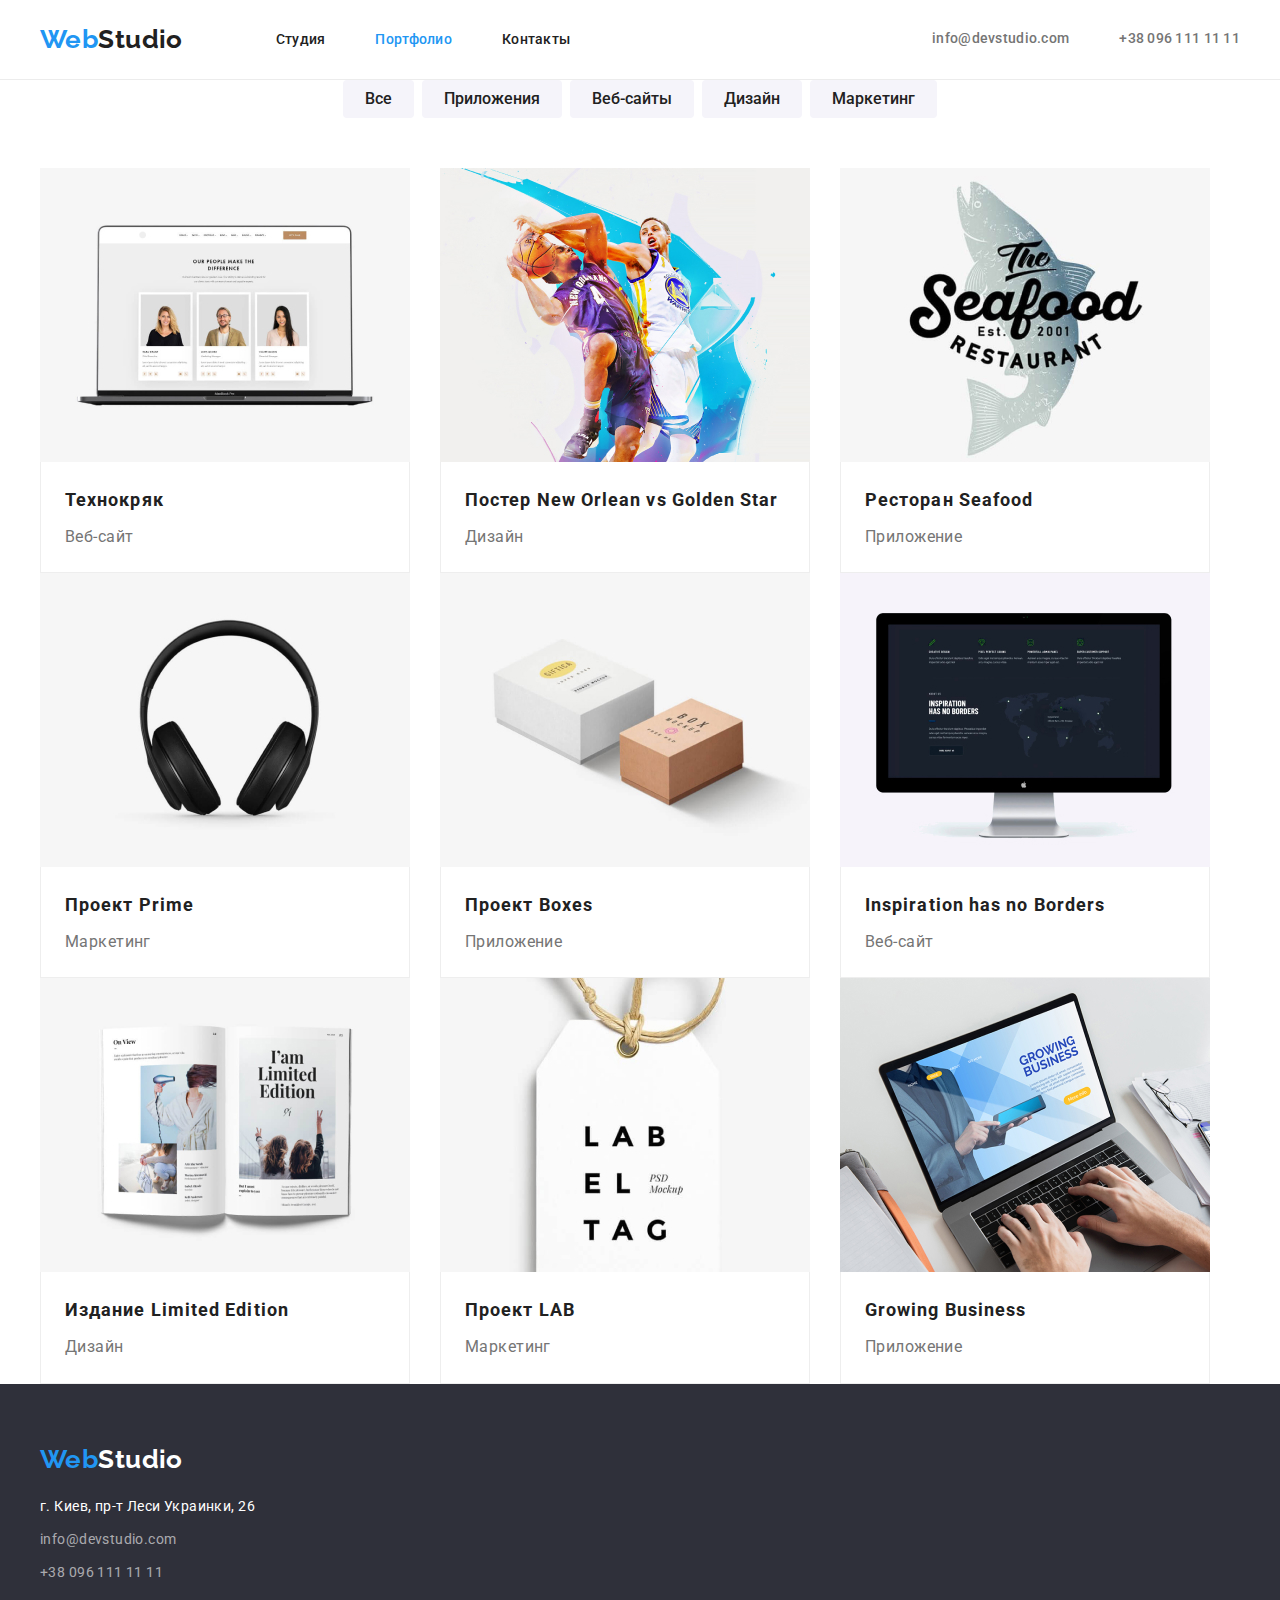
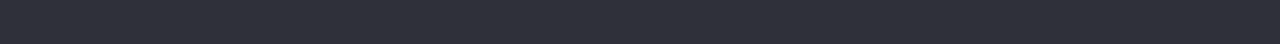
==== portfolio.html @ 4439cd5a "пересоздан репозиторий" ====
<!DOCTYPE html>
<html lang="ru">
<head>
    <meta charset="UTF-8">
    <meta name="viewport" content="width=device-width, initial-scale=1.0">
    <title>Портфолио</title>
    <link href="https://fonts.googleapis.com/css2?family=Raleway:wght@700&family=Roboto:wght@400;500;700;900&display=swap" rel="stylesheet">

    <link rel="stylesheet" href="https://cdnjs.cloudflare.com/ajax/libs/modern-normalize/1.0.0/modern-normalize.min.css">
    <link rel="stylesheet" href="./css/styles.css">
    <link rel="stylesheet" href="./css/svg.css">
</head>
<body>

  <!-- =======Хедер=========== -->
  <header class="header">
    <div class="nav container">  
      <nav class="site-nav">
        <a href="./index.html" lang="en" class="logo"><span class="accent">Web</span>Studio </a>
        <ul class="site-nav list">
          <li class="nav-item"><a href="./index.html" class="link">Студия</a></li>
          <li class="nav-item"><a href="./portfolio.html" class="link current">Портфолио</a></li>
          <li class="nav-item"><a href="#" class="link">Контакты</a></li>
        </ul>
      </nav>
        <ul class="contacts list">
          <li class="contacts-item"> <a href="mailto:info@devstudio.com" class="header-adress link">info@devstudio.com </a>
          </li>
          <li class="contacts-item"> <a href="tel:+380961111111" class="header-adress link">+38 096 111 11 11 </a>
          </li>
        </ul>
    </div>    
  </header>

   <main>
   <!--======== фильтры ==========-->
    <section class="portfolio">
      <div class="container">
          <!-- <h1>Портфолио</h1> -->
          <ul class="filter list">
            <li><button type="button" class="button">Все</button></li>
            <li><button type="button" class="button">Приложения</button></li>
            <li><button type="button" class="button">Веб-сайты</button></li>
            <li><button type="button" class="button">Дизайн</button></li>
            <li><button type="button" class="button">Маркетинг</button></li>
          </ul>
    <!--=======проекты============  -->
          <ul class="projects list">
            <li class="projects-item">
              <a href="#" class="project-link">
                <img src="./images/project1.jpg" alt="макбук про с открытой веб-страницей" width="370" height="294" class="project-img">
                <div class="projects-text">
                  <h2 class="title">Технокряк</h2>
                  <p class="text">Веб-сайт</p>
              </div>
              </a>
            </li>
            <li class="projects-item">
              <a href="#" class="project-link">
                <img src="./images/project2.jpg" alt="два баскетболиста в прыжке борятся за мяч" width="370" height="294" class="project-img">
                <div class="projects-text">
                  <h2 class="title">Постер <span lang="en">New Orlean vs Golden Star</span></h2>
                  <p class="text">Дизайн</p>
                </div>
              </a>
            </li>
            <li class="projects-item">
              <a href="#" class="project-link">
                <img src="./images/project3.jpg" alt="логотип ресторана морской еды" width="370" height="294" class="project-img">
                <div class="projects-text">
                  <h2 class="title">Ресторан <span lang="en">Seafood</span></h2>
                  <p class="text">Приложение</p>
                </div>
              </a>
            </li>
            <li class="projects-item">
              <a href="#" class="project-link">
                <img src="./images/project4.jpg" alt="наушники" width="370" height="294" class="project-img">
                <div class="projects-text">
                  <h2 class="title">Проект <span lang="en">Prime</span></h2>
                  <p class="text">Маркетинг</p>
                </div>
              </a>
            </li>
            <li class="projects-item">
              <a href="#" class="project-link">
                <img src="./images/project5.jpg" alt="две коробки белая и розовая" width="370" height="294" class="project-img">
                <div class="projects-text">
                  <h2 class="title">Проект <span lang="en">Boxes</span></h2>
                  <p class="text">Приложение</p>
                </div class="projects-text">
              </a> 
            </li>
            <li class="projects-item"> 
              <a href="#" class="project-link">
                <img src="./images/project6.jpg" alt="монитор с открытым сайтом" width="370" height="294" class="project-img">
                <div class="projects-text">
                  <h2 lang="en" class="title">Inspiration has no Borders</h2>
                  <p class="text">Веб-сайт</p>
                </div>
              </a>
            </li>
            <li class="projects-item">
              <a href="#" class="project-link">
                <img src="./images/project7.jpg" alt="открытый журнал" width="370" height="294" class="project-img">
                <div class="projects-text">
                  <h2 class="title">Издание <span lang="en">Limited Edition</span></h2>
                  <p class="text">Дизайн</p>
                </div>
              </a>
            </li>
            <li class="projects-item">
              <a href="#" class="project-link">
                <img src="./images/project8.jpg" alt="ярлык с надписью" width="370" height="294" class="project-img">
                <div class="projects-text">
                  <h2 class="title">Проект <span lang="en">LAB</span></h2>
                  <p class="text">Маркетинг</p>
                </div>
              </a>
            </li>
            <li class="projects-item">
              <a href="#" class="project-link">
                <img src="./images/project9.jpg" alt="мужские руки на клавиатуре ноутбука" class="project-img">
                <div class="projects-text">
                  <h2 lang="en" class="title">Growing Business</h2>
                  <p class="text">Приложение</p>
                </div>
              </a>
            </li>
          </ul>
        </div>
      </div>
    </section>
  </main>

  <!-- ========футер============ -->
  <footer class="footer">
    <div class="container">
      <a href="./index.html" lang="en" class="logo footer-logo"><span class="accent">Web</span>Studio</a>
      <address class="address">
          <ul class="address-list list">
            <li class="address-item">г. Киев, пр-т Леси Украинки, 26</li>
            <li class="address-item"><a href="mailto:info@devstudio.com" class="link">info@devstudio.com</a></li>
            <li class="address-item"><a href="tel:+380961111111" class="link">+38 096 111 11 11 </a>
        </ul>
      </address>
    </div>
  </footer>  
          
</body>
</html>
---- css/styles.css ----
/* основные цвета */
/* основной цвет текста #212121; */
/* вторичный цвет текста #757575; */
/* акцент цвет  #2196f3; */
/* белый #ffffff */

/* цвет фона  #E5E5E5; */
/* цвет фона хедера #FFFFFF; */
/* цвет фона футера #2F303A; */

        /*цвет почта и телефон в футере  */
/* rgba(255, 255, 255, 0.6); */
/* цвет фона кнопки #F5F4FA */

:root{
        --primary-text-color:#757575;
        --title-text-color:#212121;
        --accent-color:#2196f3;
        --accent-white-color: #ffffff;
        --primary-bg-color: #ffffff;
        --team-bg-color:  #F5F4FA;
        --footer-bg-color: #2F303A;
        --button-color: #F5F4FA;
        --primary-font: Roboto, sans-serif;
        --secondary-font: Raleway, sans-serif;
}
*,
*::before,
*::after{
        margin: 0;
        padding: 0;
}

body {
        background-color: var(--primary-bg-color); 
        color: var(--primary-text-color);

        font-family: var(--primary-font);
        letter-spacing: 0.03em;
        font-size: 14px;
  }

.list{
        list-style: none;
        margin: 0px;
        padding: 0px;
}
.button {
        display: inline-block;
        border: 0px;
        border-radius: 4px;
        text-align: center;
}
.container {
        width: 1200px;
        /* outline: 2px solid red; */
        padding: 0 15px;
        margin: 0 auto;
        }
.section {
        padding-top: 94px;
        padding-bottom: 94px;
}

/*  =================Хедер===================== */
.logo{
        color: var(--title-text-color);  
        text-decoration: none;

        font-family: var(--secondary-font);
        font-weight: 700;
        font-size: 26px;
        line-height: 1.19;

        margin-right: 93px;
        
}

.logo .accent{
        color: var(--accent-color);
}

/* ===============навигация сайта==================  */
.nav.container {
        display: flex;
        justify-content: space-between;
        padding-top: 24px;
        padding-bottom: 24px;
}
.header {
        border-bottom: 1px solid #ECECEC;
}
.site-nav{
        display: flex;
        justify-content: space-between;
        align-items: center;
}
/* .site-nav.list{
        margin-top: 32px;
        margin-bottom: 32px;
} */
.contacts.list:last-child {
        margin-left: 50px;
}

.site-nav .link {
        color: var(--title-text-color);
}

.contacts.list {
        display: flex;
        align-items: center;
}        

.contacts .link{
        color: var(--primary-text-color);
}


.link:hover,
.link:focus {
        color: var(--accent-color);
}
.site-nav li+li {
        margin-left: 50px;
} 
.link {
        text-decoration: none;
        font-weight: 500;
        font-size: 14px;
        line-height: 1.14;
        letter-spacing: 0.02em;
}
.site-nav .link.current{
        color: var(--accent-color);
}
.header-adress {
        display: block;
}

/* /* .contacts-item {
        margin-top: 32px;
        margin-bottom: 32px;} */
.contacts li+li {
        margin-left: 50px;
}

/* =========================Герой =================*/
.hero {
        background-color: var(--footer-bg-color);
        margin: 0 auto;
        padding-top: 200px;
        padding-bottom: 200px;

        max-width: 1600px;
        background-image: linear-gradient(
                rgba(47, 48, 58, 0.4),
                rgba(47, 48, 58, 0.4)),        
        url(../images/background.jpg);
}
.hero-wrapper {

        display: flex;
        justify-content: center;
        flex-direction: column;
        align-items: center;
        
}
.hero-title {
        color: var(--accent-white-color);

        font-weight: 900;
        font-size: 44px;
        line-height: 1.36;
        letter-spacing: 0.06em;
        text-align: center;     
        text-transform: uppercase;

        width: 698px;
        margin-bottom: 30px;
}
.hero .button{
        color: var(--accent-white-color);
        background-color: var(--accent-color);

        font-family: inherit;
        text-decoration: none;
        letter-spacing: 0.06em;
        font-size: 16px;
        line-height: 1.875;

        padding: 10px 32px;
}
/* =====================секции================ */
/* .features,
.activities,
.employees{
        list-style: none;
} */
.features.section{
        padding-bottom: 0px;
}
.section-title{
        color: var(--title-text-color);

        font-weight: 700;
        font-size: 36px;
        line-height: 1.17;
        text-align: center;

        margin-top: 0px;
        margin-bottom: 50px;
        
}

/* =================Преимущества =================*/

.features .section-title{
        margin: 0;
}
.features-list .title{
        color: var(--title-text-color);

        font-weight: 700;
        font-size: 14px;
        line-height: 1.14;
        text-transform: uppercase;

        margin-top: 0px;
        margin-bottom: 10px;
}
.text {
        line-height: 1.71;
        margin: 0px;
}
/* .features {
        padding-top: 94px;
        padding-bottom: 94px; 
} */
.features-list{
        display: flex;
        justify-content: center;
}
.features-list li+li{
        margin-left: 30px;
}
.features-list li{
        max-width: 270px;
}
/* ====================чем мы занимаемся=============== */

.activities {
        padding-bottom: 94px;
}
.activities-list {
        display: flex;
}
.activities-list li+li {
margin-left: 30px;
}

/* ========================Команда==================== */

.team {
background-color: var(--team-bg-color);
/* padding-top: 94px;
padding-bottom: 94px;
*/
}

.team .employer-card {
        background-color: var(--primary-bg-color);
        border-radius: 0px 0px 4px 4px;

        padding-bottom: 30px;
        
}

.employer-photo {
        margin-bottom: 30px;

}

.employees .title{
        color: var(--title-text-color);

        font-weight: 500;
        font-size: 16px;
        line-height: 1.19;
        text-align: center;

        margin-top: 0px;
        margin-bottom: 10px;
}

.position {
        font-size: 16px;
        line-height: 1.19;
        margin-bottom: 16px;
        text-align: center;
}
.employees.list{
        display: flex;
}
.employees.list>li+li{
        margin-left: 30px;
}

/* =======================футер======================= */
.footer{
        background-color: var(--footer-bg-color);
        padding-bottom: 60px;
        padding-top: 60px;
}

.footer-logo {
        color: var(--accent-white-color);
        text-decoration: none;

        display: block;
        margin-bottom: 20px;
}
.footer-logo .accent {
        color: var(--accent-color)
}
.address-list {
        color: var(--accent-white-color);
        list-style: none;

        font-style: normal;
        font-size: 14px;
        line-height: 1.71;
        display: block;
}
.address .link {
color: rgba(255, 255, 255, 0.6);
text-decoration: none;

font-weight: 400;
font-size: 14px;
line-height: 1.71;
letter-spacing: 0.03em;
}

.address-list li+li {
        margin-top: 9px;
}

/* =============================Портфолио========================== */

/* =============================фильтры====================== */
/* .portfolio {
        padding-top: 94px;
        padding-bottom: 94px;
} */

.filter {
        margin-bottom: 50px;
        display: flex;
        justify-content: center;
}
.filter li+li{
        margin-left: 8px;
}

.filter .button {
        color: var(--title-text-color);
        background-color: var(--button-color);

        font-family: inherit;
        font-weight: 500;
        font-size: 16px;
        line-height: 1.6;

        padding: 6px 22px;
}

.filter .button:hover, 
.filter .button:focus{
        color:var(--accent-white-color) ;
        background-color: var(--accent-color);
}

/* ===================проэкты=========================== */

.projects {
        display: flex;
        flex-wrap: wrap;
}


.projects .project-link {
        text-decoration: none;
        color: var(--primary-text-color);
        display: block;
}
.project-img{
        display: block;
}

.projects .title {
        color: var(--title-text-color);

        font-weight: 700;
        font-size: 18px;
        line-height: 2;
        letter-spacing: 0.06em;
        
        margin-top: 0px;
        margin-bottom: 4px;
}

.projects .text{
        font-size: 16px;
        line-height: 1.9;

        /* margin-bottom: 20px; */
        
}

.projects-item {
background-color: var(--primary-bg-color);
max-width: 370px;
/* padding-bottom: 20px; */


display: flex;
justify-content: center;

}
.projects-text {
        padding: 20px 24px;
       
        border-right: 1px solid #EEEEEE;
        border-bottom: 1px solid #EEEEEE;
        border-left: 1px solid #EEEEEE;
}
.projects-item:not(:nth-child(3n)) {
        margin-right: 30px;
}
.projects-item:nth-last-child(-n + 3) {
        margin-bottom: 0px;
}
---- css/svg.css ----
*,
*::before,
*::after {
  margin: 0;
  padding: 0;
  box-sizing: inherit;
}


/* ===========хедер======= */
.mail-icon {
    width: 16px;
    height: 12px;
}




/* =================Преимущества====================== */

.features-item::before{
  content: "";
  display: block;

  width: 270px;
  height: 120px;
  
  margin-bottom: 30px;
  background-size: 70px 70px;
  background-position: center;
  background-repeat: no-repeat;
  background-color: #f5f4fa;
  border-radius: 4px;
   
}

.antenna::before{
    
  background-image: url(../images/icons/antenna.svg);
}

.astronaut::before{
  background-image: url(../images/icons/astronaut.svg);
}
.clock::before{
  background-image: url(../images/icons/clock.svg);
}
.diagram::before{
  background-image: url(../images/icons/diagram.svg);
}

/* ======================Наша команда=========================== */
.socials{
  display: flex;
  justify-content: center;
}
.social-item:not(:last-child) {
  margin-right: 10px;
}

.social-link {
  justify-content: center;
  align-items: center;
  display: flex;

  width: 44px;
  height: 44px;
  border-radius: 50%;

background-size: cover;
  background-color: var(--primary-bg-color)

}
.social-icon {
  width: 20px;
  height: 20px;
  /* fill: #afb1b8; */
}
.social-link:hover {
  background-color: var(--accent-color);
}

.social-link:hover .social-icon{
  --color4: #ffffff;
}

/* ===============================Клиенты===================== */


.clients-list {
display: flex;
align-items: center;
justify-content: space-between;
}

.clients-item {
  display: flex;
  justify-content: center;
  align-items: center;
  }
.clients-iteam:not(:last-child){
  margin-right: 30px;
}


.clients-link{
    display: flex;
    width: 170px;
    height: 90px;
    text-decoration: none;
    justify-content: center;
    align-items: center;
    border: 1px solid #AFB1B8;
    border-radius: 4px;
    fill: #AFB1B8; 
}
.clients-icon{
  /* display: block; */
}
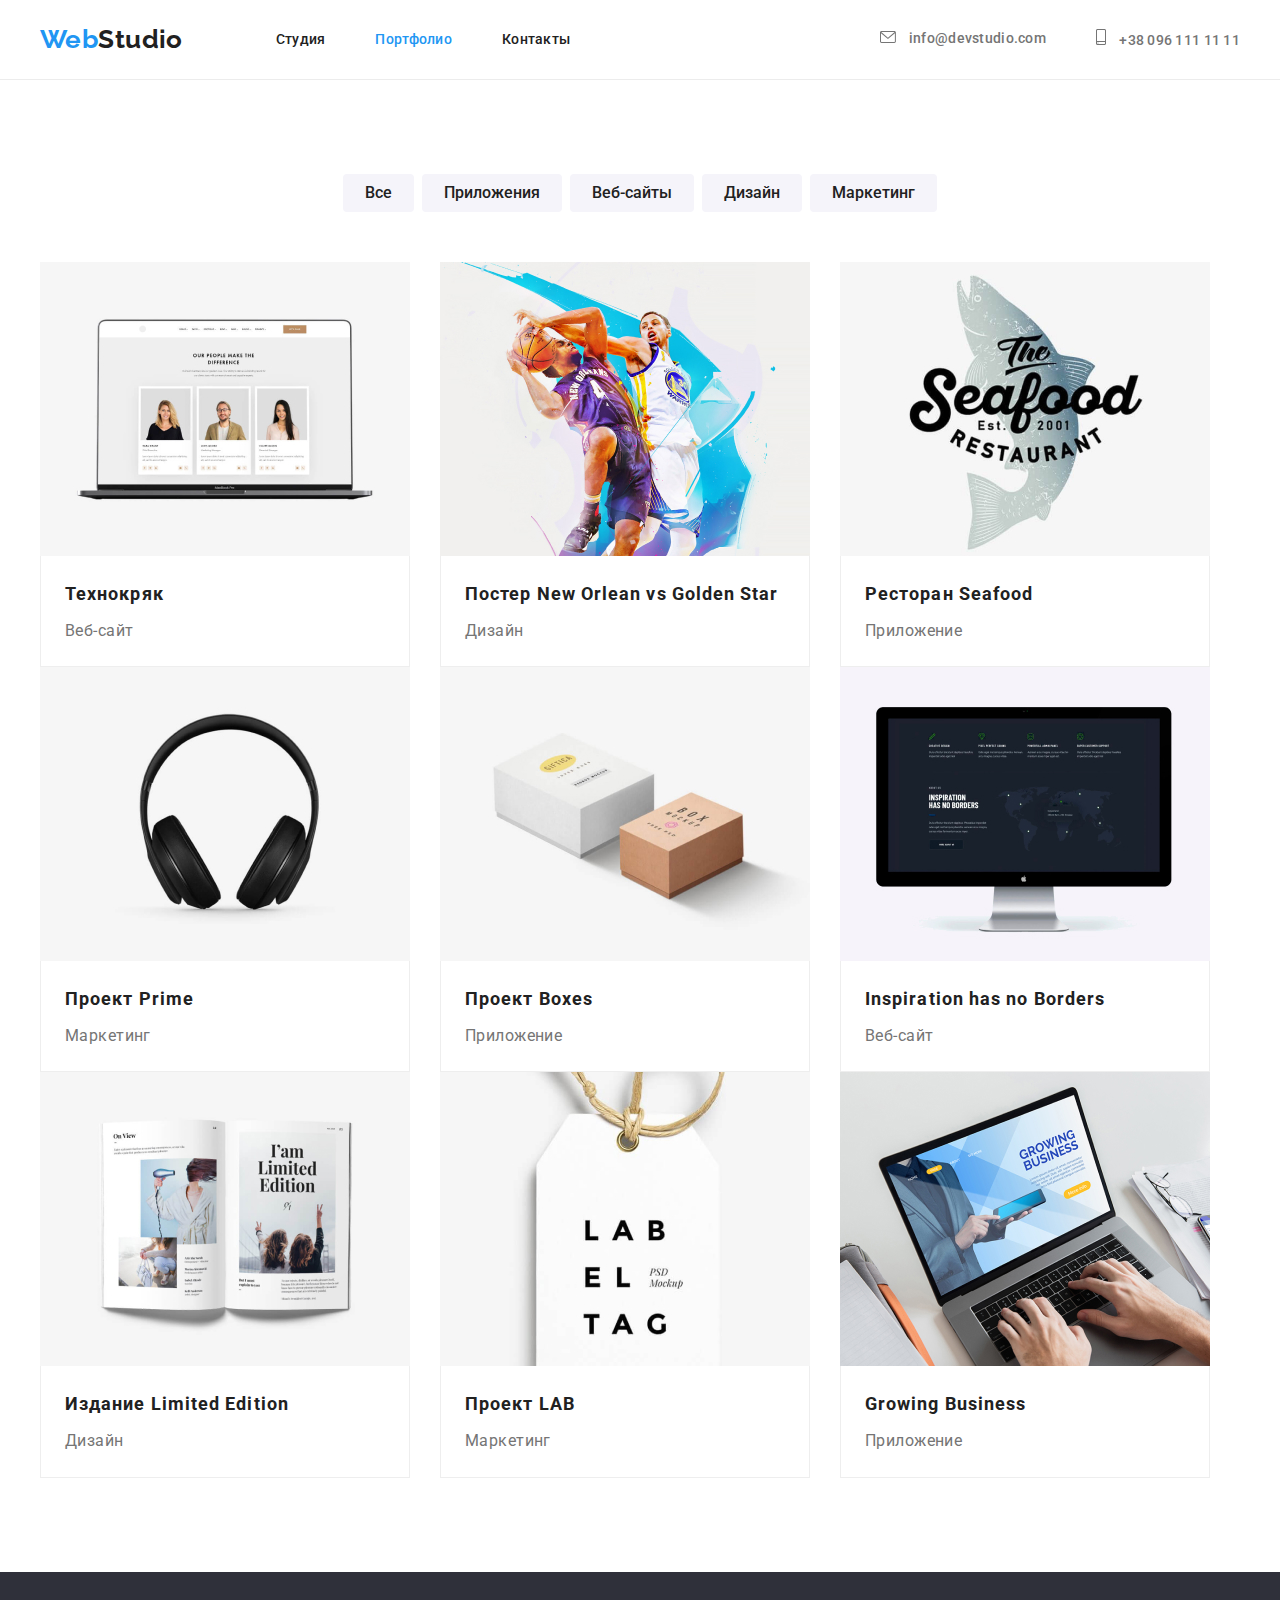
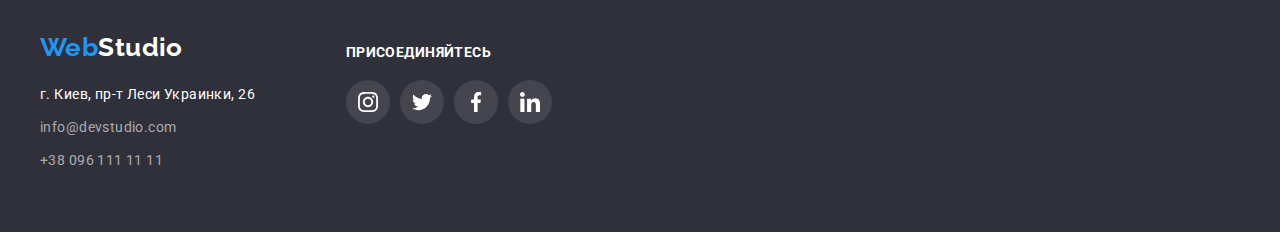
==== commit f1893330: "Изменения" ====
--- a/portfolio.html
+++ b/portfolio.html
@@ -18,23 +18,35 @@
       <nav class="site-nav">
         <a href="./index.html" lang="en" class="logo"><span class="accent">Web</span>Studio </a>
         <ul class="site-nav list">
-          <li class="nav-item"><a href="./index.html" class="link">Студия</a></li>
-          <li class="nav-item"><a href="./portfolio.html" class="link current">Портфолио</a></li>
-          <li class="nav-item"><a href="#" class="link">Контакты</a></li>
+          <li class="nav-item">
+            <a href="./index.html" class="link">Студия</a></li>
+          <li class="nav-item">
+            <a href="./portfolio.html" class="link current">Портфолио</a></li>
+          <li class="nav-item">
+            <a href="#" class="link">Контакты</a></li>
         </ul>
       </nav>
         <ul class="contacts list">
-          <li class="contacts-item"> <a href="mailto:info@devstudio.com" class="header-adress link">info@devstudio.com </a>
+          <li class="contacts-item">
+            <a href="mailto:info@devstudio.com" class="header-adress link">
+              <svg class="mail-icon header-contacts-icon">
+                <use href="../images/icons/sprite.svg#envelope"></use>
+              </svg> 
+              info@devstudio.com </a>
           </li>
-          <li class="contacts-item"> <a href="tel:+380961111111" class="header-adress link">+38 096 111 11 11 </a>
+          <li class="contacts-item">
+            <a href="tel:+380961111111" class="header-adress link">
+              <svg class="tel-icon header-contacts-icon">
+                <use href="../images/icons/sprite.svg#smartphone"></use>
+              </svg>
+             +38 096 111 11 11 </a>
           </li>
         </ul>
     </div>    
   </header>
-
    <main>
    <!--======== фильтры ==========-->
-    <section class="portfolio">
+    <section class="portfolio section">
       <div class="container">
           <!-- <h1>Портфолио</h1> -->
           <ul class="filter list">
@@ -136,16 +148,50 @@
   <!-- ========футер============ -->
   <footer class="footer">
     <div class="container">
-      <a href="./index.html" lang="en" class="logo footer-logo"><span class="accent">Web</span>Studio</a>
-      <address class="address">
-          <ul class="address-list list">
-            <li class="address-item">г. Киев, пр-т Леси Украинки, 26</li>
-            <li class="address-item"><a href="mailto:info@devstudio.com" class="link">info@devstudio.com</a></li>
-            <li class="address-item"><a href="tel:+380961111111" class="link">+38 096 111 11 11 </a>
-        </ul>
-      </address>
+          <div class="footer-adress">
+            <a href="./index.html" lang="en" class="logo footer-logo"><span class="accent">Web</span>Studio</a>
+            <address class="address">
+                <ul class="address-list list">
+                <li class="address-item">г. Киев, пр-т Леси Украинки, 26</li>
+                  <li class="address-item"><a href="mailto:info@devstudio.com" class="link">info@devstudio.com</a></li>
+                  <li class="address-item"><a href="tel:+380961111111" class="link">+38 096 111 11 11 </a>
+              </ul>
+            </address>
+          </div>
+        <div class="socials-footer">
+          <h3 class="socials-title">Присоединяйтесь</h3>
+          <ul class="socials list">
+            <li class="social-item">
+              <a href="" class="social-link link">
+                <svg class="social-icon">
+                  <use href="./images/icons/sprite.svg#instagram"></use>
+                </svg>
+              </a>
+            </li>
+            <li class="social-item">
+              <a href="" class="social-link link">
+                <svg class="social-icon">
+                  <use href="./images/icons/sprite.svg#twitter"></use>
+                </svg>
+              </a>
+            </li>
+            <li class="social-item">
+              <a href="" class="social-link link">
+                <svg class="social-icon">
+                  <use href="./images/icons/sprite.svg#facebook"></use>
+                </svg>
+              </a>
+            </li>
+            <li class="social-item">
+              <a href="" class="social-link link">
+                <svg class="social-icon">
+                  <use href="./images/icons/sprite.svg#linkedin"></use>
+                </svg>
+              </a>
+            </li>
+          </ul>
+        </div>
     </div>
-  </footer>  
-          
+  </footer>           
 </body>
 </html>--- a/css/styles.css
+++ b/css/styles.css
@@ -50,6 +50,8 @@
         border: 0px;
         border-radius: 4px;
         text-align: center;
+        cursor: pointer;
+
 }
 .container {
         width: 1200px;
@@ -157,6 +159,7 @@
                 rgba(47, 48, 58, 0.4),
                 rgba(47, 48, 58, 0.4)),        
         url(../images/background.jpg);
+        background-size: cover;
 }
 .hero-wrapper {
 
@@ -307,11 +310,17 @@
 }
 
 /* =======================футер======================= */
+.footer .container {
+        display: flex;
+}
 .footer{
         background-color: var(--footer-bg-color);
         padding-bottom: 60px;
         padding-top: 60px;
 }
+.footer-adress {
+        margin-right: 70px;
+}
 
 .footer-logo {
         color: var(--accent-white-color);
@@ -344,6 +353,23 @@
 
 .address-list li+li {
         margin-top: 9px;
+}
+.socials-footer{
+        margin-top: 12px;
+}
+.socials-title {
+        margin-bottom: 20px;
+        font-weight: bold;
+        font-size: 14px;
+        line-height: 1.143;
+        letter-spacing: 0.03em;
+        text-transform: uppercase;
+        color: #ffffff;
+}
+.socials-footer .social-link{
+        --color4: #ffffff;      
+        background-color: rgba(255, 255, 255, 0.1);
+
 }
 
 /* =============================Портфолио========================== */
@@ -423,10 +449,12 @@
 max-width: 370px;
 /* padding-bottom: 20px; */
 
-
 display: flex;
 justify-content: center;
 
+}
+.projects-item:hover {
+        box-shadow: 0px 1px 1px rgba(0, 0, 0, 0.12), 0px 4px 4px rgba(0, 0, 0, 0.06), 1px 4px 6px rgba(0, 0, 0, 0.16);
 }
 .projects-text {
         padding: 20px 24px;
--- a/css/svg.css
+++ b/css/svg.css
@@ -8,11 +8,20 @@
 
 
 /* ===========хедер======= */
+.header-contacts-icon {
+  margin-right: 10px;
+}
+.header-adress:hover .header-contacts-icon {
+  --color3: #2196f3;
+}
 .mail-icon {
     width: 16px;
     height: 12px;
 }
-
+ .tel-icon{
+   width: 10px;
+   height: 16px;
+ }
 
 
 
@@ -107,13 +116,21 @@
     display: flex;
     width: 170px;
     height: 90px;
-    text-decoration: none;
+
     justify-content: center;
     align-items: center;
-    border: 1px solid #AFB1B8;
+    border: 1px solid;
+    border-color: #AFB1B8;
     border-radius: 4px;
     fill: #AFB1B8; 
 }
-.clients-icon{
-  /* display: block; */
-}+.clients-link:hover {
+border-color: var(--accent-color);
+}
+/* .clients-icon{
+   display: block;
+ } */
+ .clients-link:hover .clients-icon{
+   --color4: #2196f3;
+   box-shadow:  drop-shadow(0px 4px 4px 0px rgba(0, 0, 0, 0.25)), drop-shadow(0px 4px 4px 0px rgba(0, 0, 0, 0.25));
+ }
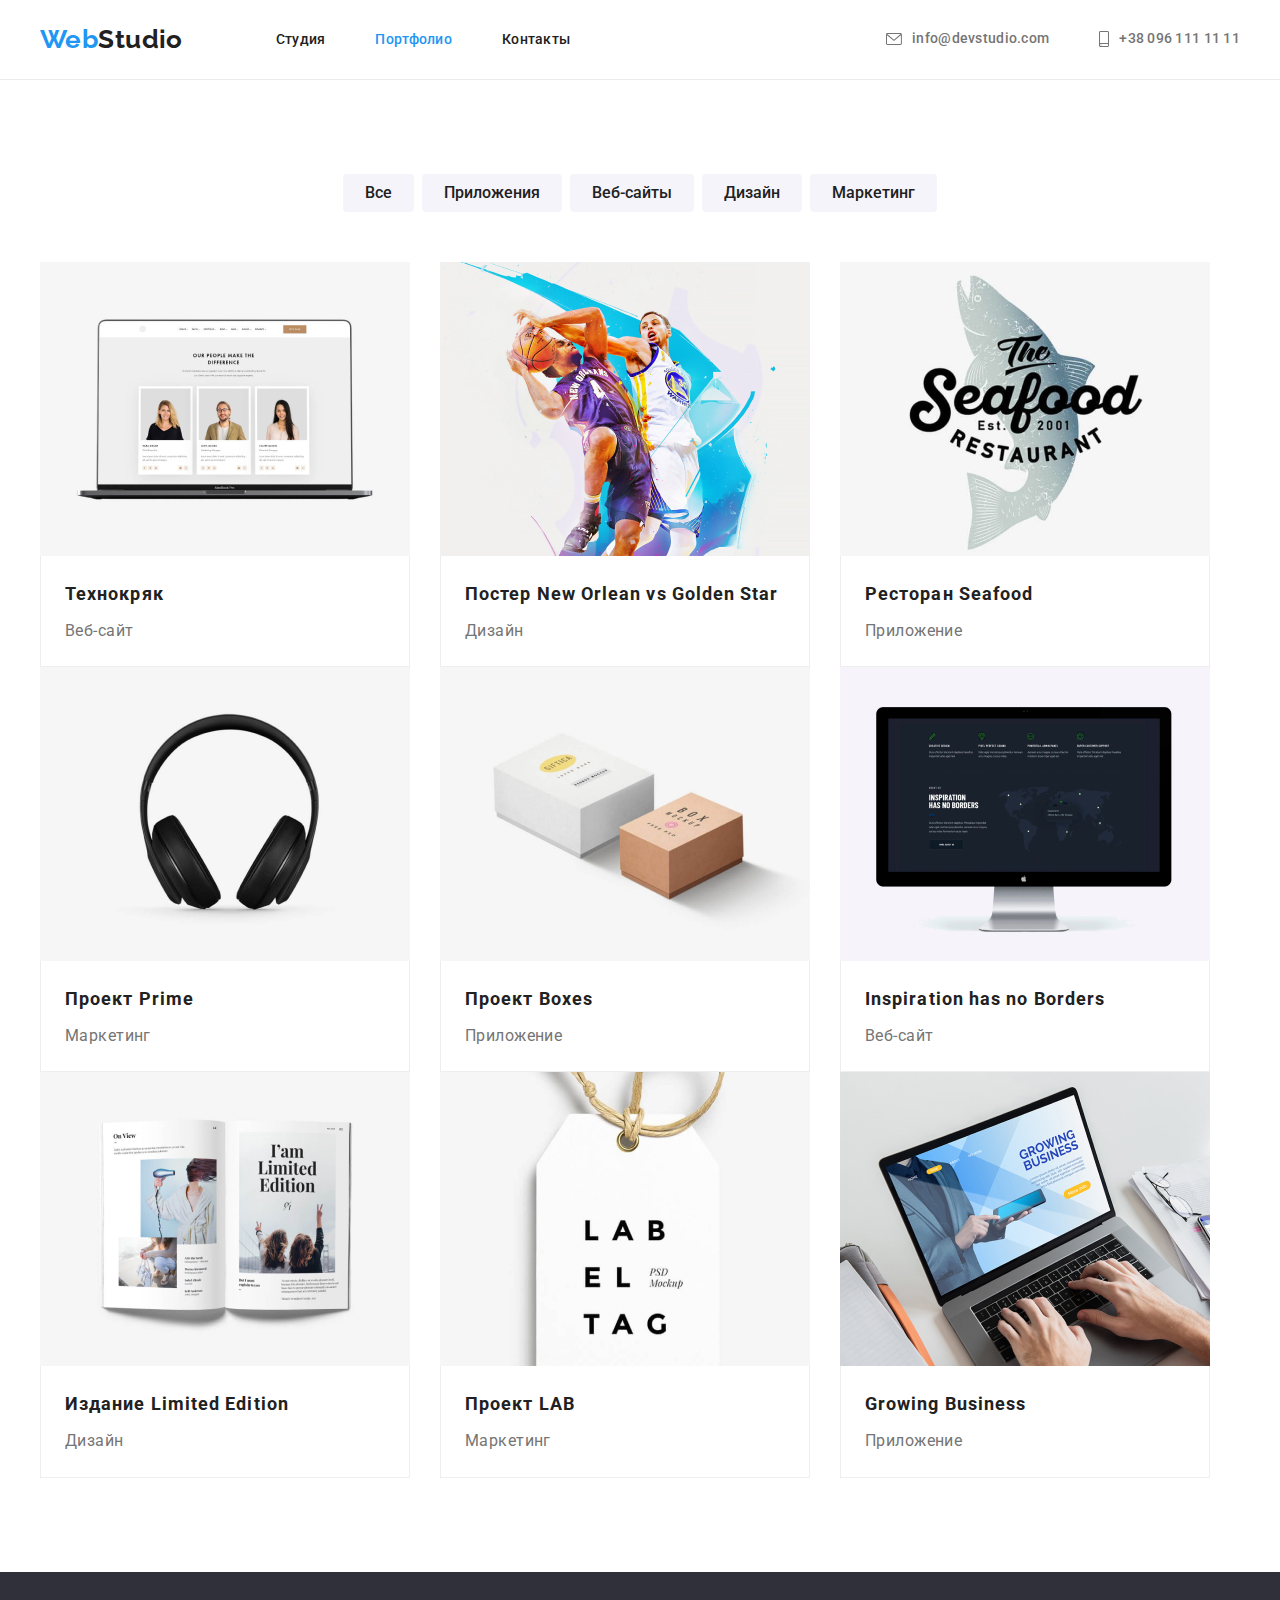
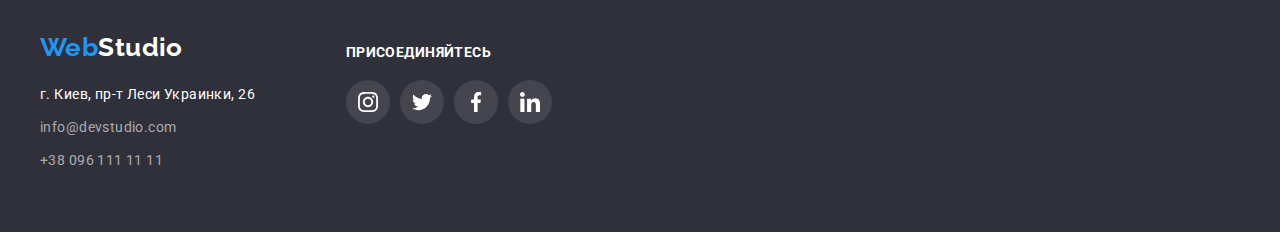
==== commit ec57cc81: "пофиксил адрес к спрайту" ====
--- a/portfolio.html
+++ b/portfolio.html
@@ -30,14 +30,14 @@
           <li class="contacts-item">
             <a href="mailto:info@devstudio.com" class="header-adress link">
               <svg class="mail-icon header-contacts-icon">
-                <use href="../images/icons/sprite.svg#envelope"></use>
+                <use href="./images/icons/sprite.svg#envelope"></use>
               </svg> 
               info@devstudio.com </a>
           </li>
           <li class="contacts-item">
             <a href="tel:+380961111111" class="header-adress link">
               <svg class="tel-icon header-contacts-icon">
-                <use href="../images/icons/sprite.svg#smartphone"></use>
+                <use href="./images/icons/sprite.svg#smartphone"></use>
               </svg>
              +38 096 111 11 11 </a>
           </li>
--- a/css/svg.css
+++ b/css/svg.css
@@ -22,7 +22,10 @@
    width: 10px;
    height: 16px;
  }
-
+ .header-adress {
+   display: flex;
+   align-items: center;
+ }
 
 
 /* =================Преимущества====================== */
